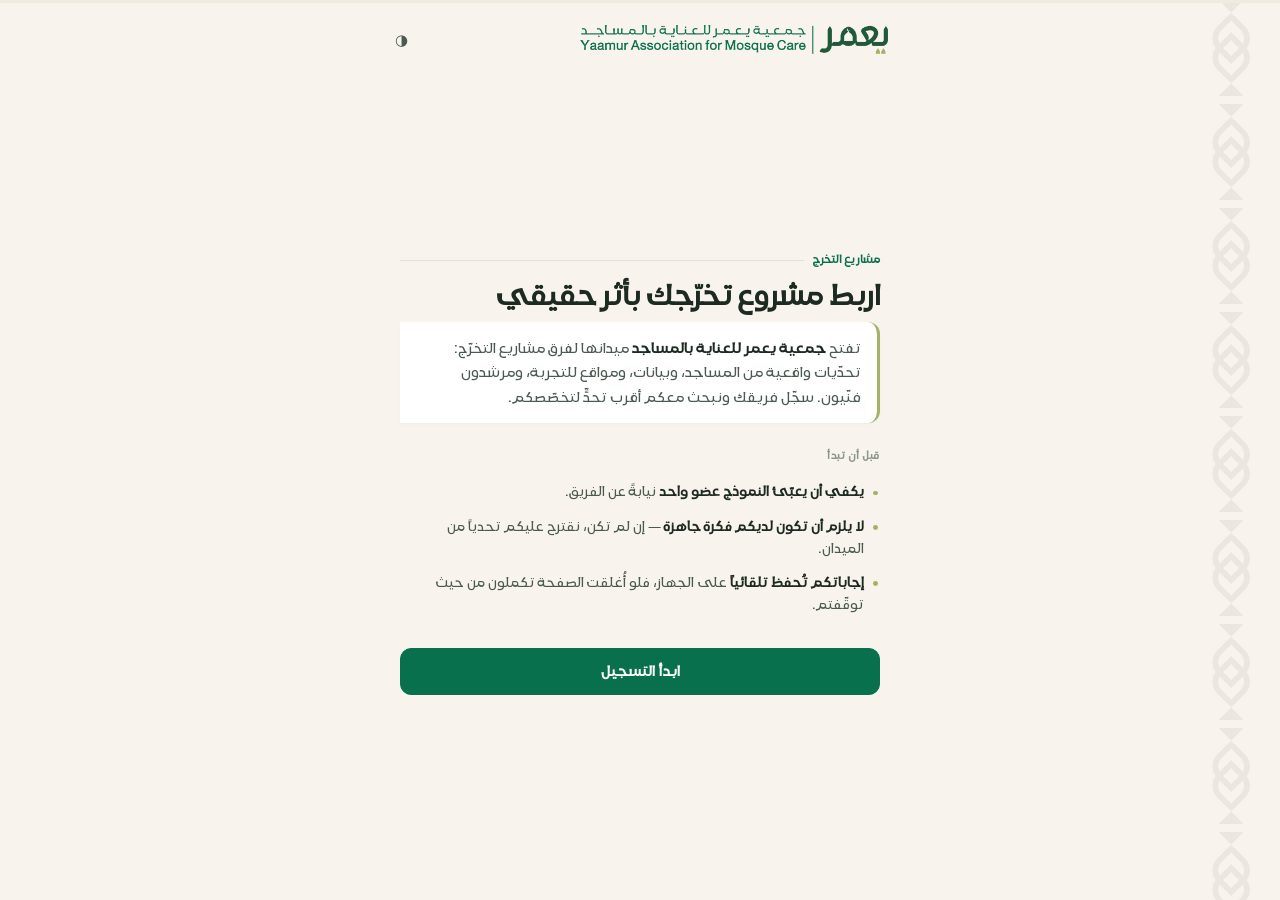
==== capstone.html @ 69ccdf19 "add two servey" ====
<!DOCTYPE html>
<html lang="ar" dir="rtl">
<head>
<meta charset="UTF-8">
<meta name="viewport" content="width=device-width, initial-scale=1.0">
<meta name="robots" content="noindex,nofollow">
<meta name="theme-color" content="#08704C">
<meta name="description" content="نموذج مشاريع التخرج — جمعية يعمر للعناية بالمساجد">
<link rel="icon" type="image/png" sizes="32x32" href="assets/favicon-32.png">
<link rel="apple-touch-icon" href="assets/favicon.png">
<title>مشاريع التخرج — جمعية يعمر للعناية بالمساجد</title>
<link rel="preconnect" href="https://fonts.googleapis.com">
<link rel="preconnect" href="https://fonts.gstatic.com" crossorigin>
<!-- Almarai صار احتياطاً فقط (محارف قليلة + تعذّر تحميل الخط الرسمي)،
     فيُحمَّل دون أن يحجب أول رسم للصفحة — مهم على شبكة المعرض -->
<link rel="stylesheet" href="https://fonts.googleapis.com/css2?family=Almarai:wght@300;400;700;800&display=swap"
      media="print" onload="this.media='all';this.onload=null">
<noscript><link rel="stylesheet" href="https://fonts.googleapis.com/css2?family=Almarai:wght@300;400;700;800&display=swap"></noscript>
<link rel="stylesheet" href="assets/yaamur.css">
</head>
<body>

<div class="crest" aria-hidden="true"></div>
<div class="pline"><div class="pfill" id="pfill" style="width:0%"></div></div>

<div class="shell">
  <div class="topbar">
    <img class="logo logo-light" src="assets/yaamur-logo.png" alt="جمعية يعمر للعناية بالمساجد">
    <img class="logo logo-dark"  src="assets/yaamur-logo-white.png" alt="جمعية يعمر للعناية بالمساجد">
    <div class="bar-right">
      <span class="saved" id="savedlbl">✓ محفوظ على جهازك</span>
      <span class="step-lbl" id="steplbl"></span>
      <button class="icon-btn" data-act="theme" title="تبديل المظهر" aria-label="تبديل المظهر">◑</button>
    </div>
  </div>
  <div class="content">
    <div class="stage-wrap" id="stage"></div>
  </div>
</div>

<script>
/* ═══════════════════════════════════════════════════════════
   نموذج ②: مشاريع التخرج
   المعرض التطوعي — جامعة الملك فهد للبترول والمعادن
   ═══════════════════════════════════════════════════════════ */

var MAJORS = [
  'هندسة ميكانيكية','هندسة كهربائية','هندسة مدنية','هندسة كيميائية','هندسة صناعية ونظم',
  'هندسة البترول','هندسة الحاسب','هندسة العمارة','الهندسة البيئية','إدارة التشييد',
  'علوم الحاسب','هندسة البرمجيات','الأمن السيبراني','علوم وهندسة البيانات','الذكاء الاصطناعي',
  'نظم المعلومات الإدارية','الرياضيات','الفيزياء','الكيمياء','علوم الأرض','الجيولوجيا',
  'إدارة الأعمال','المالية','المحاسبة','التسويق','الاقتصاد','تخطيط المدن','التصميم'
];

var CONSENT = 'أوافق على استخدام بيانات التواصل للتواصل معي حول الفرص والمشاريع، '
            + 'ومشاركة المبادرات والبرامج والأخبار ذات العلاقة بالجمعية.';

window.YFORM = {
  id:        'capstone',
  title:     'مشاريع التخرج',
  pageTitle: 'مشاريع التخرج — جمعية يعمر للعناية بالمساجد',
  eyebrow:   'مشاريع التخرج',
  sheet:     'مشاريع التخرج',
  storeKey:  'yaamur_capstone_v1',
  refPrefix: 'YP',
  nameKey:   'studentName',

  /* الصق هنا رابط النشر (Deployment URL) المنتهي بـ /exec */
  scriptUrl: 'https://script.google.com/macros/s/AKfycbyTZ97NEzF54jY_Tfj2MjlBZGRLGP1-hjRMhnVAHtGtCQ01fr8xSdndHwOXSRYkx_9uHA/exec',
  /* يجب أن تطابق SECRET في ملف Apps Script تماماً */
  secret:    'YAAMUR-KFUPM-2026',

  intro: {
    title: 'اربط مشروع تخرّجك بأثر حقيقي',
    lede:  'تفتح <strong>جمعية يعمر للعناية بالمساجد</strong> ميدانها لفرق مشاريع التخرّج: '
         + 'تحدّيات واقعية من المساجد، وبيانات، ومواقع للتجربة، ومرشدون فنّيون. '
         + 'سجّل فريقك ونبحث معكم أقرب تحدٍّ لتخصّصكم.',
    pointsTitle: 'قبل أن تبدأ',
    points: [
      '<b>يكفي أن يعبّئ النموذج عضو واحد</b> نيابةً عن الفريق.',
      '<b>لا يلزم أن تكون لديكم فكرة جاهزة</b> — إن لم تكن، نقترح عليكم تحدياً من الميدان.',
      '<b>إجاباتكم تُحفظ تلقائياً</b> على الجهاز، فلو أُغلقت الصفحة تكملون من حيث توقّفتم.'
    ],
    cta: 'ابدأ التسجيل'
  },

  steps: [
    {
      eyebrow: 'الخطوة ١ — بياناتك',
      title:   'بيانات مُمثّل الفريق',
      sub:     'الشخص الذي نتواصل معه بشأن المشروع.',
      fields: [
        { k:'studentName', t:'اسم الطالب', type:'text', vald:'name', max:120,
          ac:'name', ph:'مثال: عبدالرحمن سعد القحطاني' },
        { k:'tel', t:'رقم الجوال', type:'tel', vald:'tel', max:16,
          ac:'tel', ph:'05xxxxxxxx' },
        { k:'email', t:'البريد الإلكتروني', type:'email', vald:'email', max:100,
          ac:'email', ph:'s202012345@kfupm.edu.sa' },
        { k:'major', t:'التخصّص', type:'text', max:100, list:MAJORS,
          ph:'ابدأ بالكتابة لاختيار تخصّصك',
          hint:'اكتب تخصّصك حتى لو لم يظهر في القائمة.' }
      ]
    },
    {
      eyebrow: 'الخطوة ٢ — الفريق',
      title:   'فريق المشروع',
      sub:     'حجم الفريق وتخصّصاته تحدّد نوع التحدّي المناسب.',
      fields: [
        { k:'teamCount', t:'عدد أعضاء الفريق', type:'number', min:1, max:20, unit:'عضو',
          ph:'4', hint:'بمن فيهم أنت.' },
        { k:'teamMajors', t:'تخصّصات أعضاء الفريق', type:'textarea', max:300,
          ph:'مثال: هندسة ميكانيكية (٢)، هندسة كهربائية (١)، علوم حاسب (١)',
          hint:'اذكر التخصّصات وعدد الأعضاء في كل تخصّص.' }
      ]
    },
    {
      eyebrow: 'الخطوة ٣ — المشروع',
      title:   'فكرة المشروع',
      sub:     'إن لم تكن لديكم فكرة بعد، اختر «لا» وتابع — لدينا تحدّيات جاهزة.',
      fields: [
        { k:'hasIdea', t:'هل لديكم فكرة مشروع حالياً؟', type:'radio', opts:['نعم','لا'] },
        { k:'ideaTitle', t:'عنوان الفكرة', type:'text', max:150,
          ph:'مثال: نظام ذكي لترشيد استهلاك المياه في دورات المساجد',
          showIf:function(D){ return D.hasIdea === 'نعم'; } },
        { k:'ideaDesc', t:'وصف مختصر للفكرة', type:'textarea', max:600,
          ph:'ما المشكلة التي تعالجونها؟ وما الحل المقترح باختصار؟',
          showIf:function(D){ return D.hasIdea === 'نعم'; } },
        { k:'projectArea', t:'مجال المشروع', type:'radio',
          hint:'المجال الذي يقع فيه المشروع — أو الذي تميلون إليه إن لم تستقرّ الفكرة بعد.',
          opts:['هندسي','تقني','طاقة','مياه','استدامة','بيانات','ذكاء اصطناعي','أخرى'],
          other:true, otherLabel:'حدّد المجال الآخر', otherPh:'اكتب المجال الذي تقصده' },
        { k:'stage', t:'المرحلة الحالية', type:'select',
          opts:['لم نبدأ بعد','البحث عن فكرة','تحديد الفكرة والنطاق','مرحلة التصميم',
                'مرحلة التنفيذ','الاختبار والتقييم','شبه مكتمل'] }
      ]
    },
    {
      eyebrow: 'الخطوة ٤ — الأخيرة',
      title:   'ما الذي تحتاجونه منّا؟',
      sub:     'خطوة أخيرة ثم المراجعة والإرسال.',
      fields: [
        { k:'needs', t:'ما تحتاجونه من الجمعية', type:'checks',
          hint:'يمكنكم اختيار أكثر من احتياج.',
          opts:['بيانات وإحصاءات','مسجد أو موقع للتجربة','مشرف أو مرشد فنّي',
                'دعم مالي أو تجهيزات','تحدٍّ واقعي من الميدان','خطاب تعاون رسمي',
                'ربط بجهات ذات علاقة','أخرى'],
          other:true, otherLabel:'حدّد الاحتياج الآخر', otherPh:'اكتب ما تحتاجونه' },
        { k:'wantChallenge', t:'هل ترغبون في الحصول على تحدٍّ مقترح من الجمعية؟',
          type:'radio', opts:['نعم','لا'] },
        { k:'notes', t:'ملاحظات إضافية', type:'textarea', max:400, req:false,
          ph:'أي شيء تودّون إخبارنا به — موعد تسليم المشروع، اسم المشرف الأكاديمي، سؤال…' },
        { k:'consent', t:CONSENT, type:'consent', col:'الموافقة على التواصل' }
      ]
    }
  ],

  done: {
    title: 'تم استلام تسجيل فريقكم',
    sub:   'شكراً لاهتمامكم بالشراكة مع <strong>يعمر</strong>. '
         + 'سنتواصل مع مُمثّل الفريق لمناقشة التحدّي المناسب وما نستطيع توفيره لكم.'
  }
};
</script>
<script src="assets/engine.js"></script>
</body>
</html>
---- assets/yaamur.css ----
/* ═══════════════════════════════════════════════════════════
   هوية جمعية يعمر للعناية بالمساجد — أنماط النماذج الإلكترونية
   الألوان والنِّسب مأخوذة من دليل الهوية البصرية (الفصل ٣ و٤)
   ═══════════════════════════════════════════════════════════ */

*, *::before, *::after { box-sizing: border-box; margin: 0; padding: 0; }

/* ── الخط ──
   DG Shamael — الخط الرسمي المعتمد في مطبوعات يعمر (دليل الهوية، الفصل ٤).
   وزن Regular هو الوزن المتوفّر، فالعناوين تُعرّض تركيبياً بواسطة المتصفّح.
   خط Almarai يبقى احتياطاً لبضعة محارف خارج تغطية الخط: « » — · ✓ ◑
   ولأي جهاز يفشل فيه تحميل الخط. */
@font-face{
  font-family:'DG Shamael';
  src:url('DGShamael-Regular.woff2') format('woff2'),
      url('DGShamael-Regular.woff')  format('woff');
  font-weight:400;
  font-style:normal;
  font-display:swap;
}

:root{
  /* ── الألوان الأساسية ── */
  --grn:#08704C;        /* أخضر يعمر */
  --grn-2:#0A5C40;      /* أخضر أعمق — التحويم */
  --olive:#A2B365;      /* زيتوني */
  --cream:#F8F4ED;      /* كريمي */
  --gold:#F0D564;       /* ذهبي */
  --sage:#8FA491;       /* سيج */

  /* ── الأدوار في الواجهة ── */
  --bg:#F8F4ED;
  --sf:#FFFFFF;
  --tx:#1C2A22;         /* حبري */
  --tx2:#4B5A51;        /* حبري ناعم */
  --tx3:#8A968E;
  --bd:#E3E0D5;
  --bd2:#EEEBE1;
  --bdi:#DDD8CA;        /* حدود الحقول */
  --inp:#FFFFFF;
  --ac:#08704C;
  --ac-h:#0A5C40;
  --ac-tx:#FFFFFF;
  --ac-sf:rgba(8,112,76,.06);
  --err:#B23B3B;
  --err-sf:rgba(178,59,59,.07);
  --ring:rgba(8,112,76,.15);
  --shadow:0 1px 2px rgba(28,42,34,.04);

  --font:'DG Shamael','Almarai',-apple-system,BlinkMacSystemFont,'Segoe UI','Geeza Pro',Tahoma,Arial,sans-serif;
  --font-display:var(--font);
}

:root[data-theme=dark]{
  --bg:#0F1813;
  --sf:#16231D;
  --tx:#F1F5F1;
  --tx2:#B4C2B8;
  --tx3:#7C8B82;
  --bd:#25342C;
  --bd2:#1E2C25;
  --bdi:#31423A;
  --inp:#121D18;
  --ac:#35A97E;
  --ac-h:#45BC90;
  --ac-tx:#06170F;
  --ac-sf:rgba(53,169,126,.10);
  --err:#FF8175;
  --err-sf:rgba(255,129,117,.10);
  --ring:rgba(53,169,126,.22);
  --shadow:none;
  --olive:#BCCB8A;
}

html,body{
  min-height:100vh;background:var(--bg);color:var(--tx);
  font-family:var(--font);direction:rtl;-webkit-font-smoothing:antialiased;
  line-height:1.6;
}
html{font-size:16px;}
body{font-size:1rem;}

/* ═══ شريط التقدّم ═══ */
.pline{position:fixed;top:0;left:0;right:0;height:3px;background:var(--bd2);z-index:200;}
.pfill{height:100%;background:var(--ac);transition:width .5s cubic-bezier(.65,0,.35,1);}

/* ═══ الهيكل ═══ */
.shell{min-height:100vh;display:flex;flex-direction:column;padding-top:3px;}
.topbar{
  padding:1.35rem 1.5rem 0;display:flex;align-items:center;
  flex-wrap:wrap;row-gap:.45rem;gap:.75rem;
  max-width:34rem;width:100%;margin:0 auto;
}
body.wide .topbar{max-width:47rem;}
.logo{height:1.85rem;width:auto;max-width:62%;display:block;}
.logo-dark{display:none;}
:root[data-theme=dark] .logo-light{display:none;}
:root[data-theme=dark] .logo-dark{display:block;}
.bar-right{display:flex;align-items:center;gap:.7rem;min-width:0;margin-inline-start:auto;}
.step-lbl{
  font-size:.7rem;color:var(--tx3);font-variant-numeric:tabular-nums;
  white-space:nowrap;overflow:hidden;text-overflow:ellipsis;
}
.saved{font-size:.66rem;color:var(--tx3);white-space:nowrap;opacity:0;transition:opacity .3s;}
.saved.on{opacity:1;}
.icon-btn{
  background:none;border:none;cursor:pointer;font-size:.95rem;
  color:var(--tx2);line-height:1;padding:.2rem;border-radius:6px;
}
.icon-btn:hover{color:var(--ac);}

.content{flex:1;display:flex;align-items:center;justify-content:center;padding:2rem 1.25rem 2.5rem;}
.stage-wrap{width:100%;max-width:52rem;position:relative;min-height:1px;}

/* ═══ انتقال الشاشات ═══ */
.screen{
  width:100%;max-width:30rem;margin-inline:auto;
  transition:opacity .28s ease, transform .28s ease;
}
.screen.wide{max-width:44rem;}
.screen.entering{opacity:0;transform:translateY(14px);}
.screen.active{opacity:1;transform:translateY(0);}
.screen.exiting{
  position:absolute;top:0;left:0;right:0;opacity:0;transform:translateY(-8px);
  pointer-events:none;z-index:1;
}

/* ═══ العناوين ═══ */
.eyebrow{
  font-size:.7rem;font-weight:800;letter-spacing:.01em;color:var(--ac);
  margin-bottom:.55rem;display:flex;align-items:center;gap:.5rem;
}
.eyebrow::after{content:"";flex:1;height:1px;background:var(--bd);}
.scr-title{
  font-family:var(--font-display);
  font-size:1.8rem;font-weight:800;letter-spacing:-.02em;line-height:1.25;
  margin-bottom:.5rem;color:var(--tx);text-wrap:balance;
}
.scr-sub{font-size:.88rem;color:var(--tx2);line-height:1.65;margin-bottom:1.6rem;}
.scr-sub.tight{margin-bottom:1.1rem;}

/* ═══ شاشة البداية ═══ */
.lede{
  font-size:.9rem;color:var(--tx2);line-height:1.7;margin-bottom:1.5rem;
  padding:.85rem 1rem .85rem .9rem;border-right:3px solid var(--olive);
  background:var(--sf);border-radius:0 12px 12px 0;box-shadow:var(--shadow);
}
.lede strong{color:var(--tx);font-weight:700;}
.plain-h{
  font-size:.68rem;font-weight:800;color:var(--tx3);letter-spacing:.05em;
  margin-bottom:.7rem;
}
.plain-list{list-style:none;margin-bottom:1.6rem;}
.plain-list li{
  font-size:.86rem;color:var(--tx2);line-height:1.6;
  padding:.38rem 1rem .38rem 0;position:relative;
}
.plain-list li::before{
  content:"";position:absolute;right:.15rem;top:.95rem;
  width:.3rem;height:.3rem;border-radius:50%;background:var(--olive);
}
.plain-list li b{color:var(--tx);font-weight:700;}

/* ═══ الموافقة ═══ */
.agree{
  display:flex;align-items:flex-start;gap:.7rem;margin-bottom:1.3rem;cursor:pointer;
  background:var(--sf);border:1px solid var(--bd);border-radius:14px;
  padding:.9rem 1rem;transition:border-color .16s,background .16s;
}
.agree:hover{border-color:var(--sage);}
.agree.on{border-color:var(--ac);background:var(--ac-sf);}
.agree.bad{border-color:var(--err);}
.chk{
  flex-shrink:0;width:1.15rem;height:1.15rem;border:1.5px solid var(--bdi);
  border-radius:5px;display:flex;align-items:center;justify-content:center;
  margin-top:.12rem;transition:background .16s,border-color .16s;background:var(--inp);
}
.chk.on{background:var(--ac);border-color:var(--ac);}
.chk svg{display:none;}
.chk.on svg{display:block;}
.chk svg path{stroke:var(--ac-tx);}
.agree-lbl{font-size:.83rem;color:var(--tx2);line-height:1.65;}
.agree-lbl strong{color:var(--tx);font-weight:700;}

/* ═══ الحقول ═══ */
.fields{display:flex;flex-direction:column;gap:1.05rem;margin-bottom:1.5rem;}
.field{display:flex;flex-direction:column;gap:.4rem;}
.field.hidden{display:none;}
.field-lbl{
  font-size:.78rem;font-weight:700;color:var(--tx);padding-right:.1rem;
  display:flex;align-items:baseline;gap:.35rem;
}
.opt-lbl{font-size:.68rem;font-weight:400;color:var(--tx3);}
.field-hint{font-size:.72rem;color:var(--tx3);line-height:1.55;margin-top:-.12rem;}
.field-inp,.field-sel{
  width:100%;background:var(--inp);border:1px solid var(--bdi);border-radius:11px;
  padding:.72rem .85rem;font-size:.92rem;font-family:inherit;color:var(--tx);
  outline:none;transition:border-color .16s,box-shadow .16s;box-shadow:var(--shadow);
}
.field-inp::placeholder{color:var(--tx3);}
.field-inp:focus,.field-sel:focus{border-color:var(--ac);box-shadow:0 0 0 3px var(--ring);}
.field-inp.bad,.field-sel.bad{border-color:var(--err);background:var(--err-sf);}

.sel-wrap{position:relative;}
.field-sel{appearance:none;-webkit-appearance:none;padding-left:2.1rem;cursor:pointer;}
.sel-wrap::after{
  content:"";position:absolute;left:.9rem;top:50%;width:.45rem;height:.45rem;
  border-left:1.5px solid var(--tx3);border-bottom:1.5px solid var(--tx3);
  transform:translateY(-70%) rotate(-45deg);pointer-events:none;
}

.num-wrap{display:flex;align-items:center;gap:.55rem;}
.num-wrap .field-inp{max-width:8rem;text-align:center;font-weight:700;font-variant-numeric:tabular-nums;}
.num-unit{font-size:.8rem;color:var(--tx3);font-weight:600;}

.ta-wrap{
  background:var(--inp);border:1px solid var(--bdi);border-radius:11px;
  transition:border-color .16s,box-shadow .16s;box-shadow:var(--shadow);
}
.ta-wrap:focus-within{border-color:var(--ac);box-shadow:0 0 0 3px var(--ring);}
.ta-wrap.bad{border-color:var(--err);background:var(--err-sf);}
.ta{
  width:100%;background:none;border:none;outline:none;resize:vertical;
  padding:.72rem .85rem .3rem;font-size:.9rem;font-family:inherit;color:var(--tx);
  line-height:1.65;min-height:5rem;
}
.ta::placeholder{color:var(--tx3);}
.ta-foot{
  font-size:.66rem;color:var(--tx3);padding:0 .85rem .5rem;
  direction:ltr;text-align:left;font-variant-numeric:tabular-nums;
}
.ta-foot.over{color:var(--err);}

/* ═══ الخيارات — اختيار مفرد ومتعدّد ═══ */
.opts{display:flex;flex-wrap:wrap;gap:.5rem;}
.opts.col{flex-direction:column;flex-wrap:nowrap;}
.opt{
  display:inline-flex;align-items:center;gap:.5rem;cursor:pointer;
  background:var(--sf);border:1px solid var(--bdi);border-radius:11px;
  padding:.58rem .8rem;font-size:.85rem;color:var(--tx2);line-height:1.4;
  transition:border-color .16s,background .16s,color .16s;
  box-shadow:var(--shadow);user-select:none;
}
.opt:hover{border-color:var(--sage);}
.opt.on{border-color:var(--ac);background:var(--ac-sf);color:var(--tx);font-weight:700;}
.opts.bad .opt{border-color:var(--err);}
.opt-mark{
  flex-shrink:0;width:1rem;height:1rem;border:1.5px solid var(--bdi);
  display:flex;align-items:center;justify-content:center;background:var(--inp);
  transition:background .16s,border-color .16s;
}
.opt-mark.box{border-radius:5px;}
.opt-mark.dot{border-radius:50%;}
.opt.on .opt-mark{background:var(--ac);border-color:var(--ac);}
.opt-mark svg{display:none;}
.opt.on .opt-mark svg{display:block;}
.opt-mark svg path{stroke:var(--ac-tx);}
.opt-mark.dot::after{content:"";width:.34rem;height:.34rem;border-radius:50%;background:var(--ac-tx);display:none;}
.opt.on .opt-mark.dot::after{display:block;}

/* ═══ الأزرار ═══ */
.btn-primary{
  width:100%;background:var(--ac);color:var(--ac-tx);border:1px solid var(--ac);
  border-radius:11px;padding:.85rem;font-size:.92rem;font-weight:800;
  font-family:inherit;cursor:pointer;transition:background .16s,transform .1s;
  display:flex;align-items:center;justify-content:center;gap:.5rem;
}
.btn-primary:hover{background:var(--ac-h);border-color:var(--ac-h);}
.btn-primary:active{transform:scale(.985);}
.btn-primary:disabled{opacity:.4;cursor:not-allowed;transform:none;}
.btn-back{
  width:100%;background:none;border:none;color:var(--tx3);
  font-size:.8rem;font-family:inherit;cursor:pointer;padding:.7rem;
  transition:color .16s;
}
.btn-back:hover{color:var(--tx);}
.btn-back:disabled{opacity:.35;cursor:not-allowed;}
.btn-back.hidden{visibility:hidden;pointer-events:none;}

.err-msg{
  font-size:.76rem;color:var(--err);margin-bottom:.8rem;display:none;
  padding:.55rem .75rem;line-height:1.6;background:var(--err-sf);
  border-radius:9px;border:1px solid transparent;
}
.err-msg.on{display:block;}
.field-note{font-size:.72rem;color:var(--err);display:none;padding-right:.1rem;line-height:1.5;}
.field-note.on{display:block;}

.spin{
  display:inline-block;width:.85rem;height:.85rem;border:2px solid currentColor;
  border-top-color:transparent;border-radius:50%;animation:sp .7s linear infinite;
}
@keyframes sp{to{transform:rotate(360deg);}}

/* ═══ المراجعة ═══ */
.rev-group{
  margin-bottom:1rem;background:var(--sf);border:1px solid var(--bd);
  border-radius:14px;padding:.3rem 1rem .6rem;box-shadow:var(--shadow);
}
.rev-h{
  font-size:.7rem;font-weight:800;color:var(--ac);letter-spacing:.02em;
  padding:.85rem 0 .5rem;display:flex;align-items:center;justify-content:space-between;gap:.5rem;
}
.rev-row{
  display:flex;justify-content:space-between;align-items:flex-start;
  gap:.35rem 1rem;flex-wrap:wrap;
  padding:.55rem 0;border-top:1px solid var(--bd2);font-size:.82rem;
}
.rev-k{color:var(--tx3);flex:0 1 auto;min-width:0;overflow-wrap:anywhere;}
.rev-v{
  font-weight:700;color:var(--tx);text-align:left;
  flex:1 1 9rem;min-width:0;overflow-wrap:anywhere;
}
.rev-v.txt{font-weight:400;font-size:.8rem;line-height:1.6;color:var(--tx2);}
.rev-v.empty{color:var(--tx3);font-weight:400;}
.rev-edit{
  background:none;border:none;color:var(--ac);font-size:.72rem;font-weight:700;
  font-family:inherit;cursor:pointer;padding:0;
}
.rev-edit:hover{text-decoration:underline;}
.rev-edit:disabled{opacity:.4;cursor:not-allowed;}

/* ═══ شاشة الإتمام ═══ */
.done-wrap{text-align:center;padding:1rem 0;}
.done-mark{
  width:3.4rem;height:3.4rem;margin:0 auto 1.2rem;border-radius:50%;
  background:var(--ac-sf);border:1.5px solid var(--ac);
  display:flex;align-items:center;justify-content:center;
}
.done-mark svg path{stroke:var(--ac);}
.done-title{
  font-family:var(--font-display);
  font-size:1.65rem;font-weight:800;letter-spacing:-.02em;color:var(--tx);margin-bottom:.45rem;
}
.done-sub{font-size:.9rem;color:var(--tx2);line-height:1.7;margin-bottom:1.4rem;}
.ref-box{
  background:var(--sf);border:1px solid var(--bd);border-radius:14px;
  padding:.9rem;font-size:.72rem;color:var(--tx3);box-shadow:var(--shadow);
}
.ref-box b{
  display:block;font-size:1.05rem;color:var(--ac);font-weight:800;
  margin-top:.3rem;letter-spacing:.06em;font-variant-numeric:tabular-nums;
}
.sent-log{
  margin-top:1rem;background:var(--sf);border:1px solid var(--bd);
  border-radius:14px;padding:.85rem 1rem;text-align:right;
}
.sent-log-h{display:block;font-size:.7rem;color:var(--tx3);margin-bottom:.4rem;}
.sent-log-row{
  display:flex;justify-content:space-between;gap:.75rem;font-size:.76rem;
  padding:.35rem 0;border-top:1px solid var(--bd2);color:var(--tx2);
}
.sent-log-row:first-of-type{border-top:none;}
.sent-log-row b{color:var(--ac);font-weight:700;letter-spacing:.04em;flex-shrink:0;}
.sent-log-row span{overflow:hidden;text-overflow:ellipsis;white-space:nowrap;}

.resume-box{
  background:var(--ac-sf);border:1px solid var(--ac);border-radius:12px;
  padding:.7rem .9rem;font-size:.78rem;color:var(--tx2);margin-bottom:1.1rem;line-height:1.6;
}
.resume-box b{color:var(--tx);}

/* ═══ نمط الهوية — علامة مائية خفيفة ═══ */
.crest{
  position:fixed;inset-block-start:0;inset-inline-start:0;width:13rem;height:100%;
  background-image:url('pattern.svg');background-repeat:repeat-y;
  background-size:6.5rem auto;background-position:right top;
  color:var(--ac);opacity:.05;pointer-events:none;z-index:0;
  /* الصفحة دائماً RTL، فالنمط عند الحافة اليمنى ويتلاشى نحو المحتوى */
  -webkit-mask-image:linear-gradient(to right,transparent,#000 45%,#000 100%);
  mask-image:linear-gradient(to right,transparent,#000 45%,#000 100%);
}
:root[data-theme=dark] .crest{opacity:.05;}
.shell{position:relative;z-index:1;}

@media (max-width:640px){
  html{font-size:15.5px;}
  .crest{display:none;}
  .topbar{padding:1.1rem 1.15rem 0;}
  .content{padding:1.5rem 1.15rem 2rem;}
  .scr-title{font-size:1.55rem;}
}
@media (prefers-reduced-motion:reduce){
  .screen,.pfill{transition:none;}
  .spin{animation-duration:1.6s;}
}
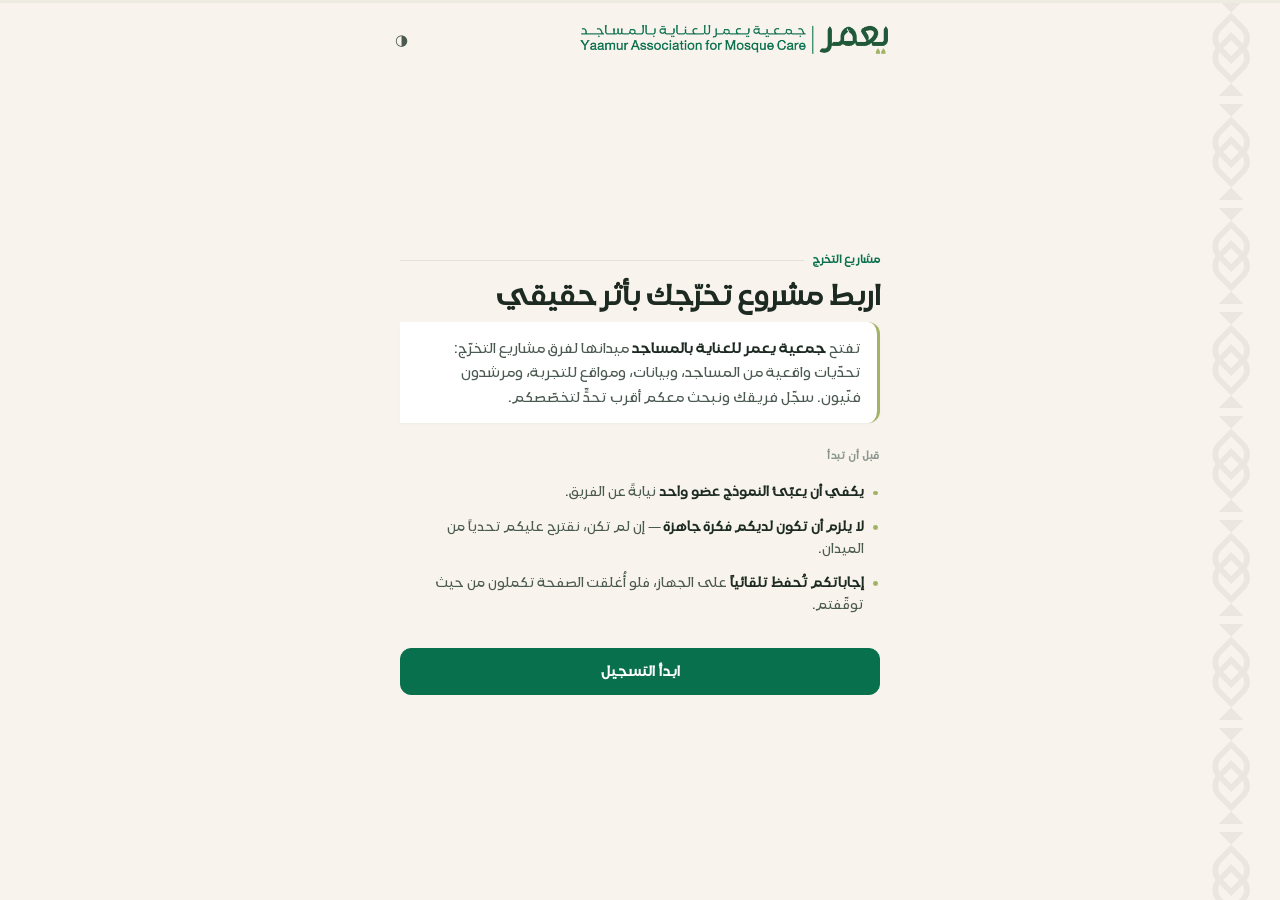
==== commit b745a07d: "add the iade" ====
--- a/capstone.html
+++ b/capstone.html
@@ -91,11 +91,11 @@
       sub:     'الشخص الذي نتواصل معه بشأن المشروع.',
       fields: [
         { k:'studentName', t:'اسم الطالب', type:'text', vald:'name', max:120,
-          ac:'name', ph:'مثال: عبدالرحمن سعد القحطاني' },
+          ac:'name', ph:'مثال: عبدالرحمن سعد ' },
         { k:'tel', t:'رقم الجوال', type:'tel', vald:'tel', max:16,
           ac:'tel', ph:'05xxxxxxxx' },
         { k:'email', t:'البريد الإلكتروني', type:'email', vald:'email', max:100,
-          ac:'email', ph:'s202012345@kfupm.edu.sa' },
+          ac:'email', ph:'myemail@domine.sa' },
         { k:'major', t:'التخصّص', type:'text', max:100, list:MAJORS,
           ph:'ابدأ بالكتابة لاختيار تخصّصك',
           hint:'اكتب تخصّصك حتى لو لم يظهر في القائمة.' }
